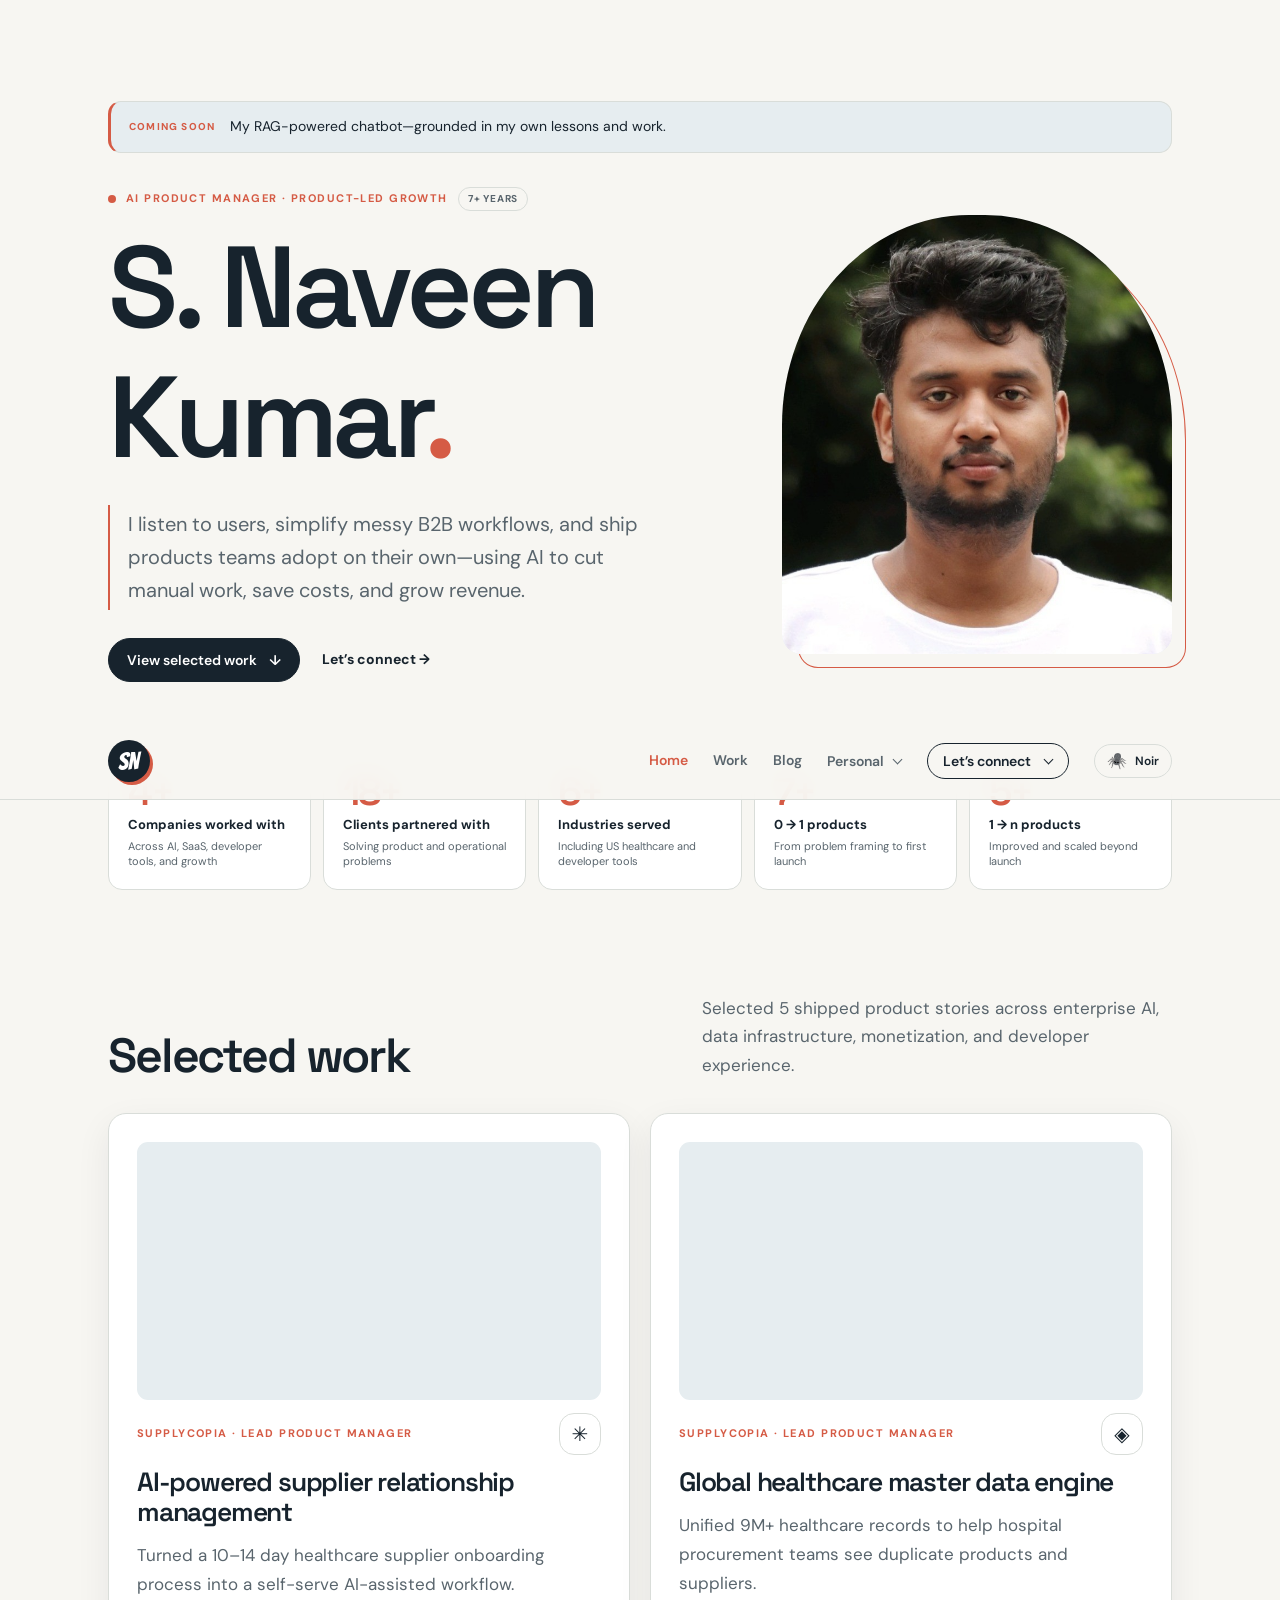
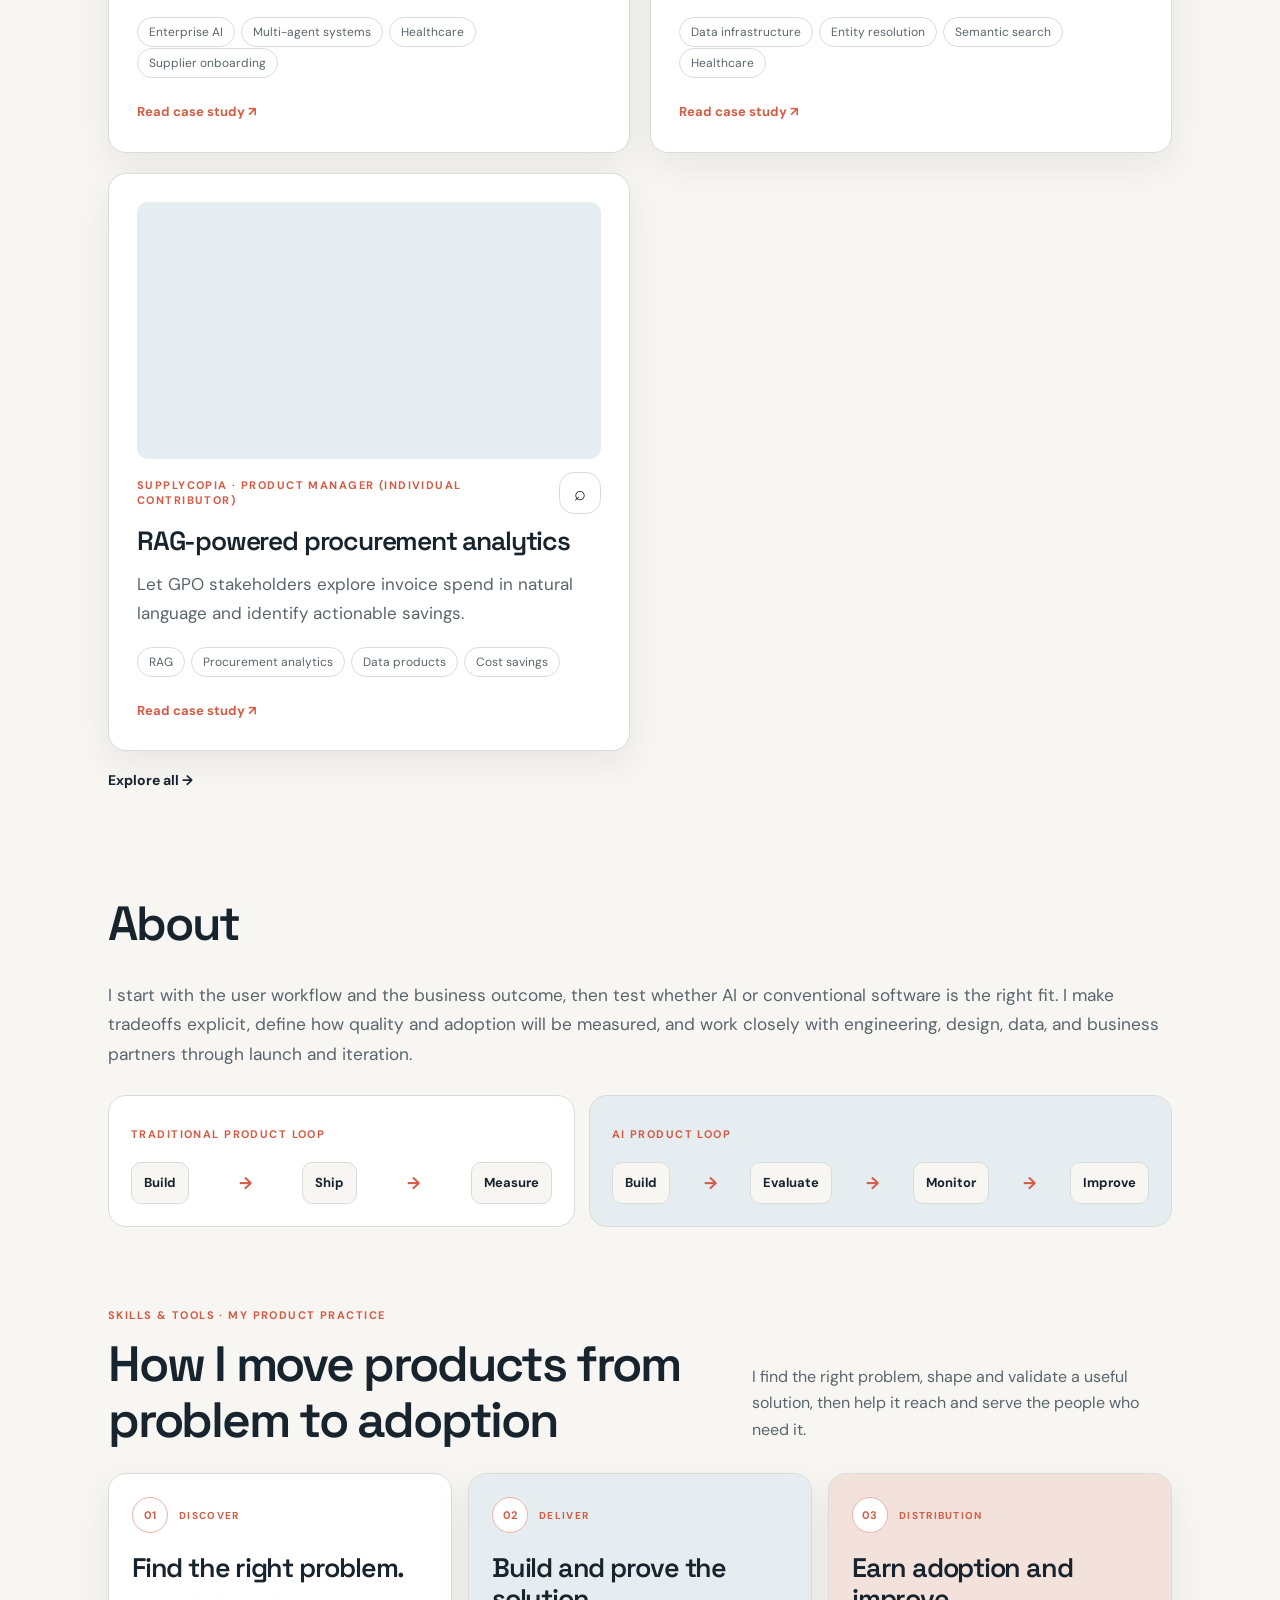
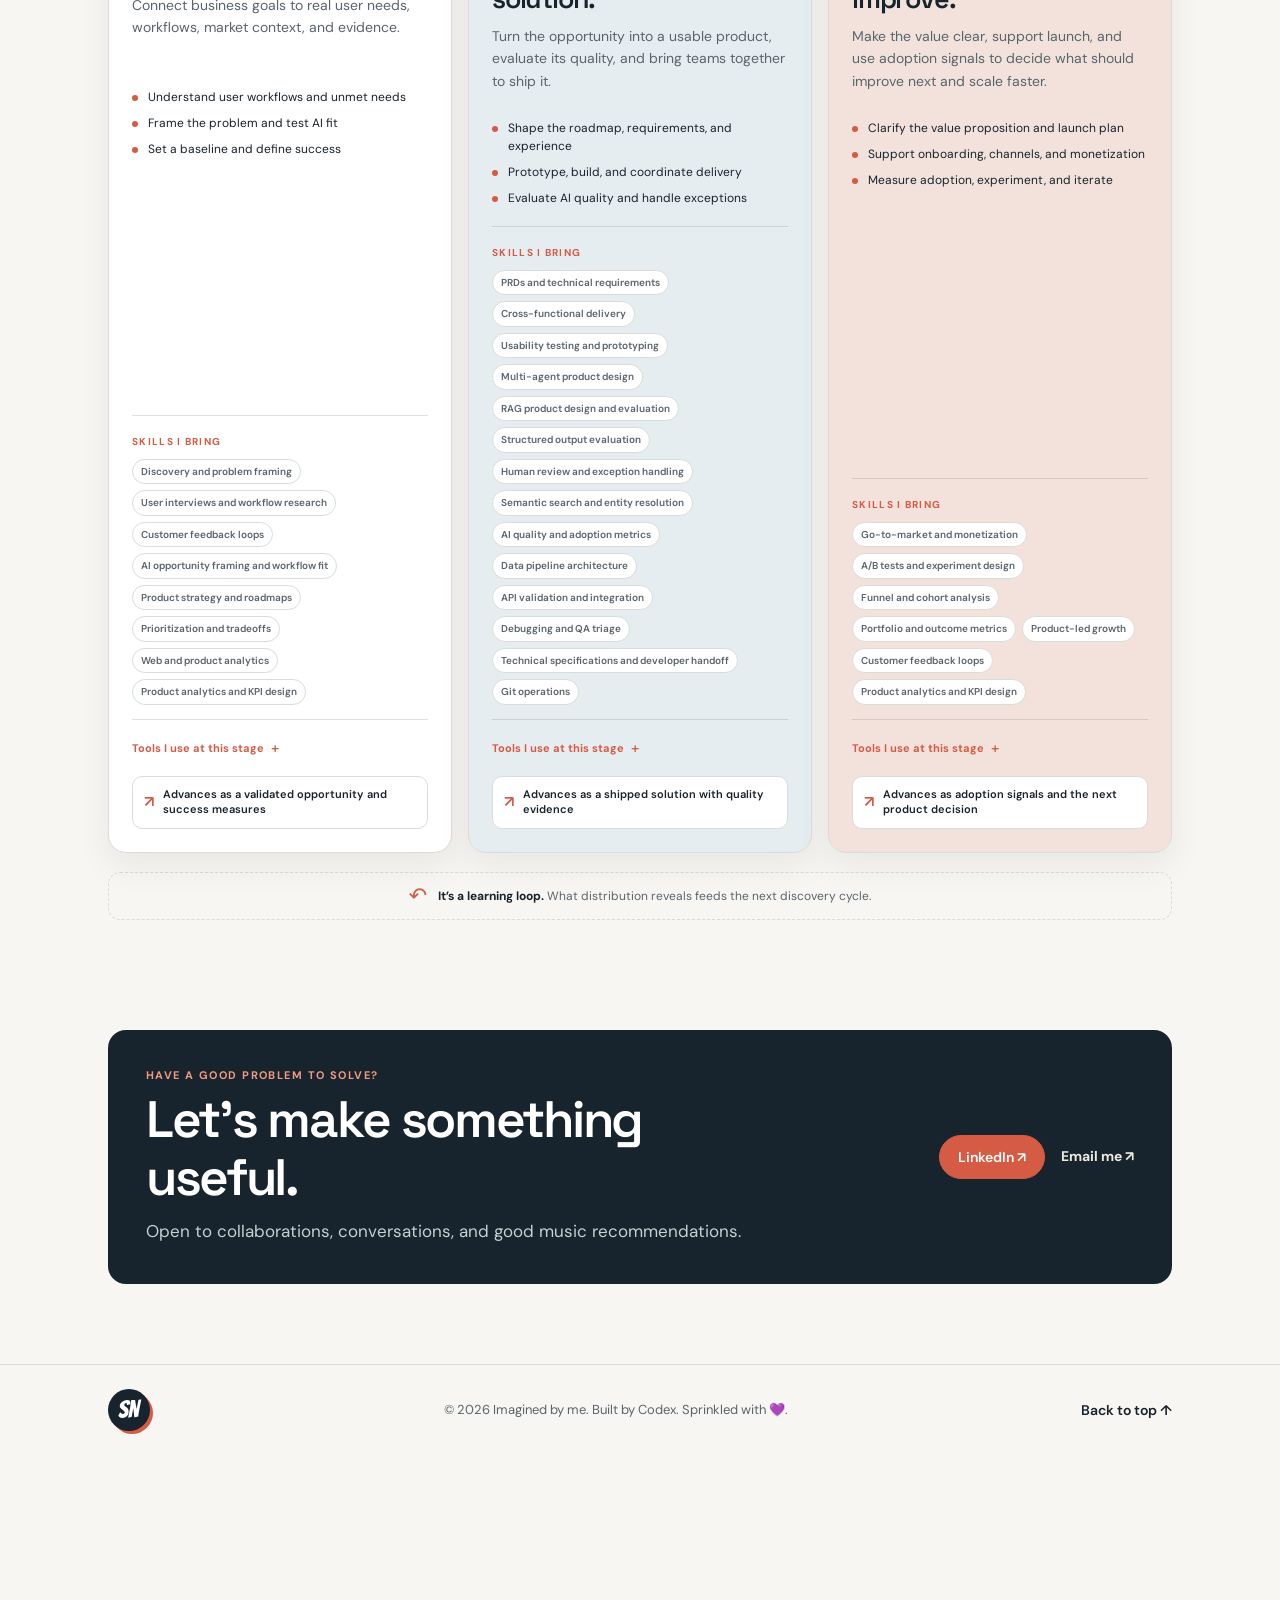
==== about.html @ a236e8e0 "Add portfolio site Add portfolio site" ====
<!doctype html><html lang="en"><head><meta charset="utf-8"><meta http-equiv="refresh" content="0; url=index.html#about"><meta name="viewport" content="width=device-width,initial-scale=1"><title>Naveen - About</title><link rel="canonical" href="index.html#about"></head><body><p><a href="index.html#about">Continue to the About section on the home page</a></p></body></html>
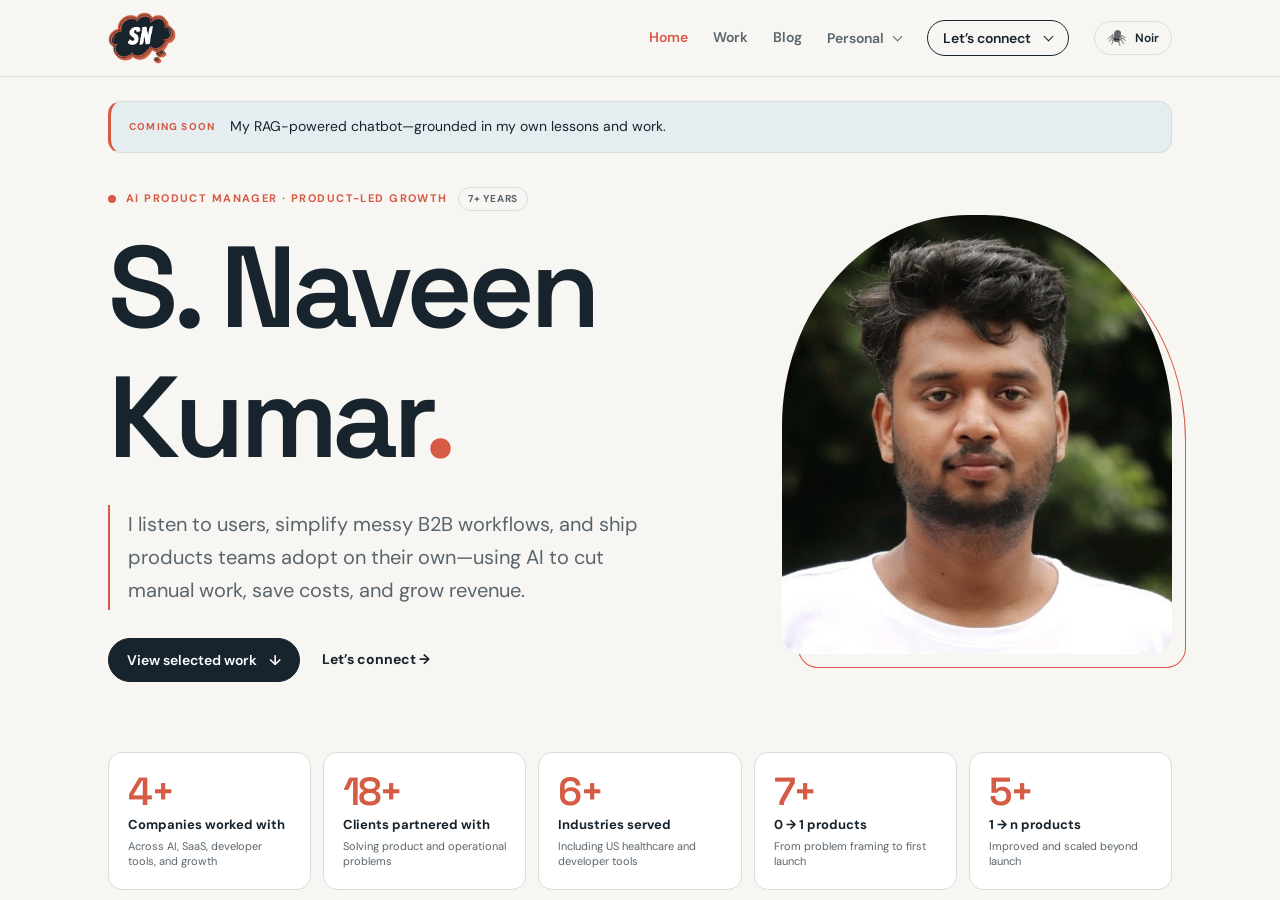
==== commit 7fc985ef: "Logo updated" ====
--- a/about.html
+++ b/about.html
@@ -1 +1 @@
-<!doctype html><html lang="en"><head><meta charset="utf-8"><meta http-equiv="refresh" content="0; url=index.html#about"><meta name="viewport" content="width=device-width,initial-scale=1"><title>Naveen - About</title><link rel="canonical" href="index.html#about"></head><body><p><a href="index.html#about">Continue to the About section on the home page</a></p></body></html>
+<!doctype html><html lang="en"><head><meta charset="utf-8"><meta http-equiv="refresh" content="0; url=index.html#about"><meta name="viewport" content="width=device-width,initial-scale=1"><link rel="icon" href="assets/favicon.ico" sizes="any"><link rel="icon" type="image/png" sizes="512x512" href="assets/favicon.png"><link rel="apple-touch-icon" href="assets/favicon.png"><title>Naveen - About</title><link rel="canonical" href="index.html#about"></head><body><p><a href="index.html#about">Continue to the About section on the home page</a></p></body></html>
